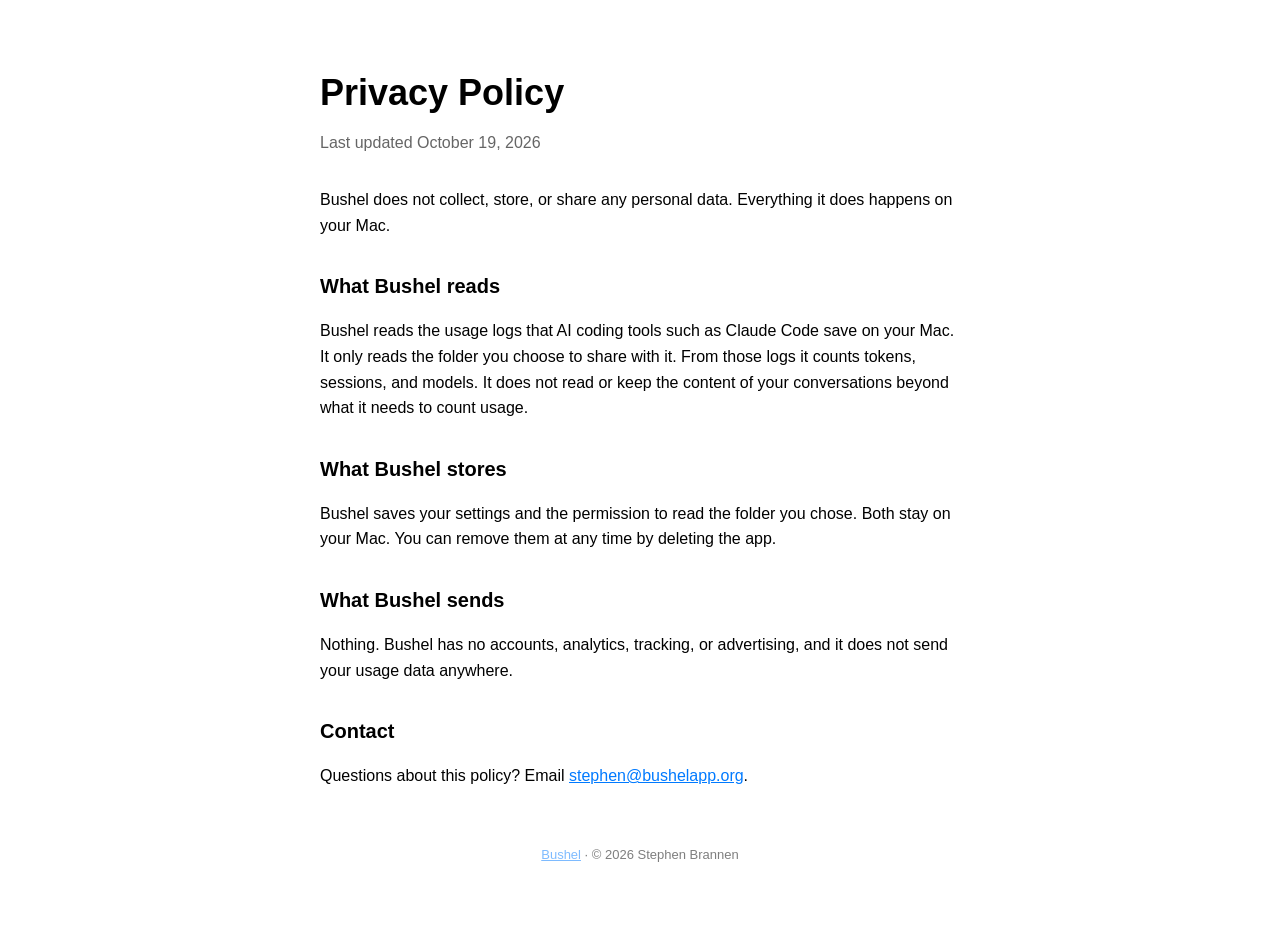
==== privacy.html @ 147a5994 "site: add landing page and privacy policy Co-Authored-By: Claude Opus 5.5 <noreply@anthropic.com> AI" ====
<!DOCTYPE html>
<html lang="en">
<head>
<meta charset="utf-8">
<meta name="viewport" content="width=device-width, initial-scale=1">
<title>Bushel Privacy Policy</title>
<style>
  :root { color-scheme: light dark; }
  body {
    font: 16px/1.6 -apple-system, BlinkMacSystemFont, "Segoe UI", sans-serif;
    margin: 0; padding: 0 24px;
    display: flex; flex-direction: column; align-items: center;
  }
  main { max-width: 640px; padding: 64px 0; }
  h1 { font-size: 36px; margin: 0 0 8px; }
  .updated { opacity: 0.6; margin: 0 0 32px; }
  h2 { font-size: 20px; margin: 32px 0 8px; }
  footer { font-size: 13px; opacity: 0.5; margin-top: 56px; text-align: center; }
  a { color: #007aff; }
</style>
</head>
<body>
<main>
  <h1>Privacy Policy</h1>
  <p class="updated">Last updated October 19, 2026</p>

  <p>Bushel does not collect, store, or share any personal data. Everything it does happens on your Mac.</p>

  <h2>What Bushel reads</h2>
  <p>Bushel reads the usage logs that AI coding tools such as Claude Code save on your Mac. It only reads
     the folder you choose to share with it. From those logs it counts tokens, sessions, and models.
     It does not read or keep the content of your conversations beyond what it needs to count usage.</p>

  <h2>What Bushel stores</h2>
  <p>Bushel saves your settings and the permission to read the folder you chose. Both stay on your Mac.
     You can remove them at any time by deleting the app.</p>

  <h2>What Bushel sends</h2>
  <p>Nothing. Bushel has no accounts, analytics, tracking, or advertising, and it does not send your
     usage data anywhere.</p>

  <h2>Contact</h2>
  <p>Questions about this policy? Email <a href="mailto:stephen@bushelapp.org">stephen@bushelapp.org</a>.</p>

  <footer><a href="index.html">Bushel</a> · © 2026 Stephen Brannen</footer>
</main>
</body>
</html>
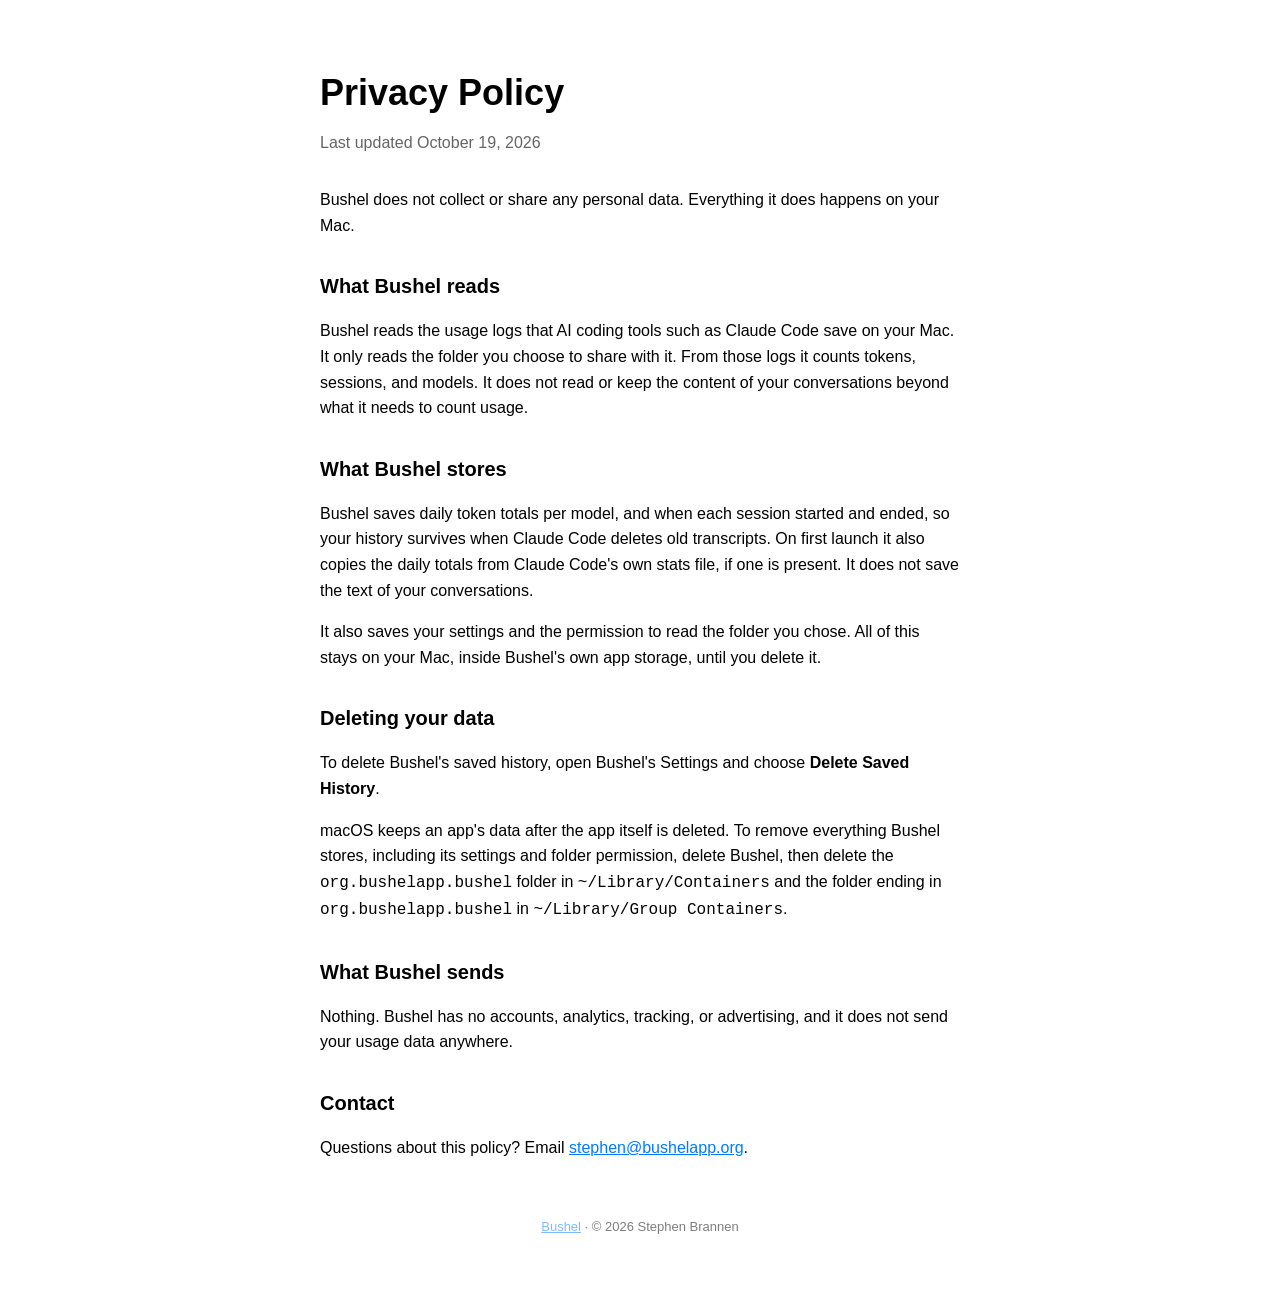
==== commit 1e23814a: "site: describe saved history, retention and deletion in the privacy policy Co-Authored-By: Claude Op" ====
--- a/privacy.html
+++ b/privacy.html
@@ -24,7 +24,7 @@
   <h1>Privacy Policy</h1>
   <p class="updated">Last updated October 19, 2026</p>
 
-  <p>Bushel does not collect, store, or share any personal data. Everything it does happens on your Mac.</p>
+  <p>Bushel does not collect or share any personal data. Everything it does happens on your Mac.</p>
 
   <h2>What Bushel reads</h2>
   <p>Bushel reads the usage logs that AI coding tools such as Claude Code save on your Mac. It only reads
@@ -32,8 +32,18 @@
      It does not read or keep the content of your conversations beyond what it needs to count usage.</p>
 
   <h2>What Bushel stores</h2>
-  <p>Bushel saves your settings and the permission to read the folder you chose. Both stay on your Mac.
-     You can remove them at any time by deleting the app.</p>
+  <p>Bushel saves daily token totals per model, and when each session started and ended, so your history
+     survives when Claude Code deletes old transcripts. On first launch it also copies the daily totals from
+     Claude Code's own stats file, if one is present. It does not save the text of your conversations.</p>
+  <p>It also saves your settings and the permission to read the folder you chose. All of this stays on your
+     Mac, inside Bushel's own app storage, until you delete it.</p>
+
+  <h2>Deleting your data</h2>
+  <p>To delete Bushel's saved history, open Bushel's Settings and choose <strong>Delete Saved History</strong>.</p>
+  <p>macOS keeps an app's data after the app itself is deleted. To remove everything Bushel stores, including
+     its settings and folder permission, delete Bushel, then delete the <code>org.bushelapp.bushel</code> folder in
+     <code>~/Library/Containers</code> and the folder ending in <code>org.bushelapp.bushel</code> in
+     <code>~/Library/Group Containers</code>.</p>
 
   <h2>What Bushel sends</h2>
   <p>Nothing. Bushel has no accounts, analytics, tracking, or advertising, and it does not send your
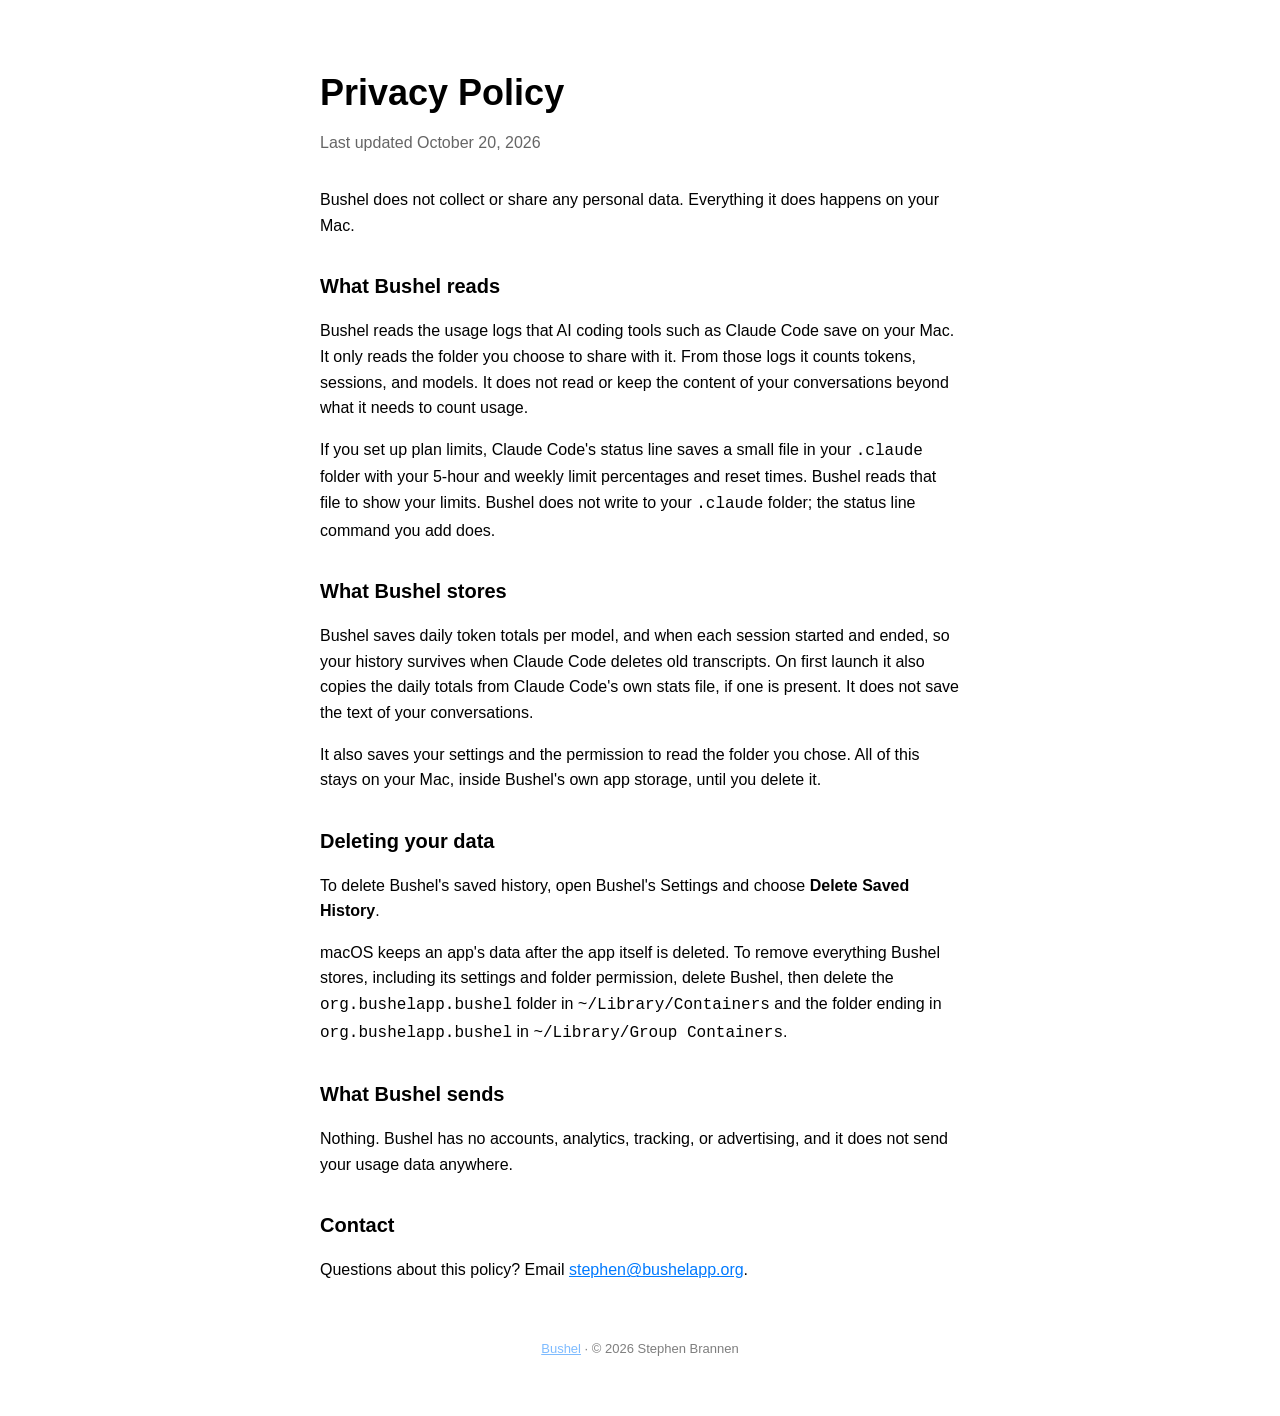
==== commit 56cb0fbf: "docs: describe the plan limits status file in the privacy policy AI-Tool: Claude Code CLI AI-Model: " ====
--- a/privacy.html
+++ b/privacy.html
@@ -22,7 +22,7 @@
 <body>
 <main>
   <h1>Privacy Policy</h1>
-  <p class="updated">Last updated October 19, 2026</p>
+  <p class="updated">Last updated October 20, 2026</p>
 
   <p>Bushel does not collect or share any personal data. Everything it does happens on your Mac.</p>
 
@@ -30,6 +30,9 @@
   <p>Bushel reads the usage logs that AI coding tools such as Claude Code save on your Mac. It only reads
      the folder you choose to share with it. From those logs it counts tokens, sessions, and models.
      It does not read or keep the content of your conversations beyond what it needs to count usage.</p>
+  <p>If you set up plan limits, Claude Code's status line saves a small file in your <code>.claude</code> folder
+     with your 5-hour and weekly limit percentages and reset times. Bushel reads that file to show your limits.
+     Bushel does not write to your <code>.claude</code> folder; the status line command you add does.</p>
 
   <h2>What Bushel stores</h2>
   <p>Bushel saves daily token totals per model, and when each session started and ended, so your history
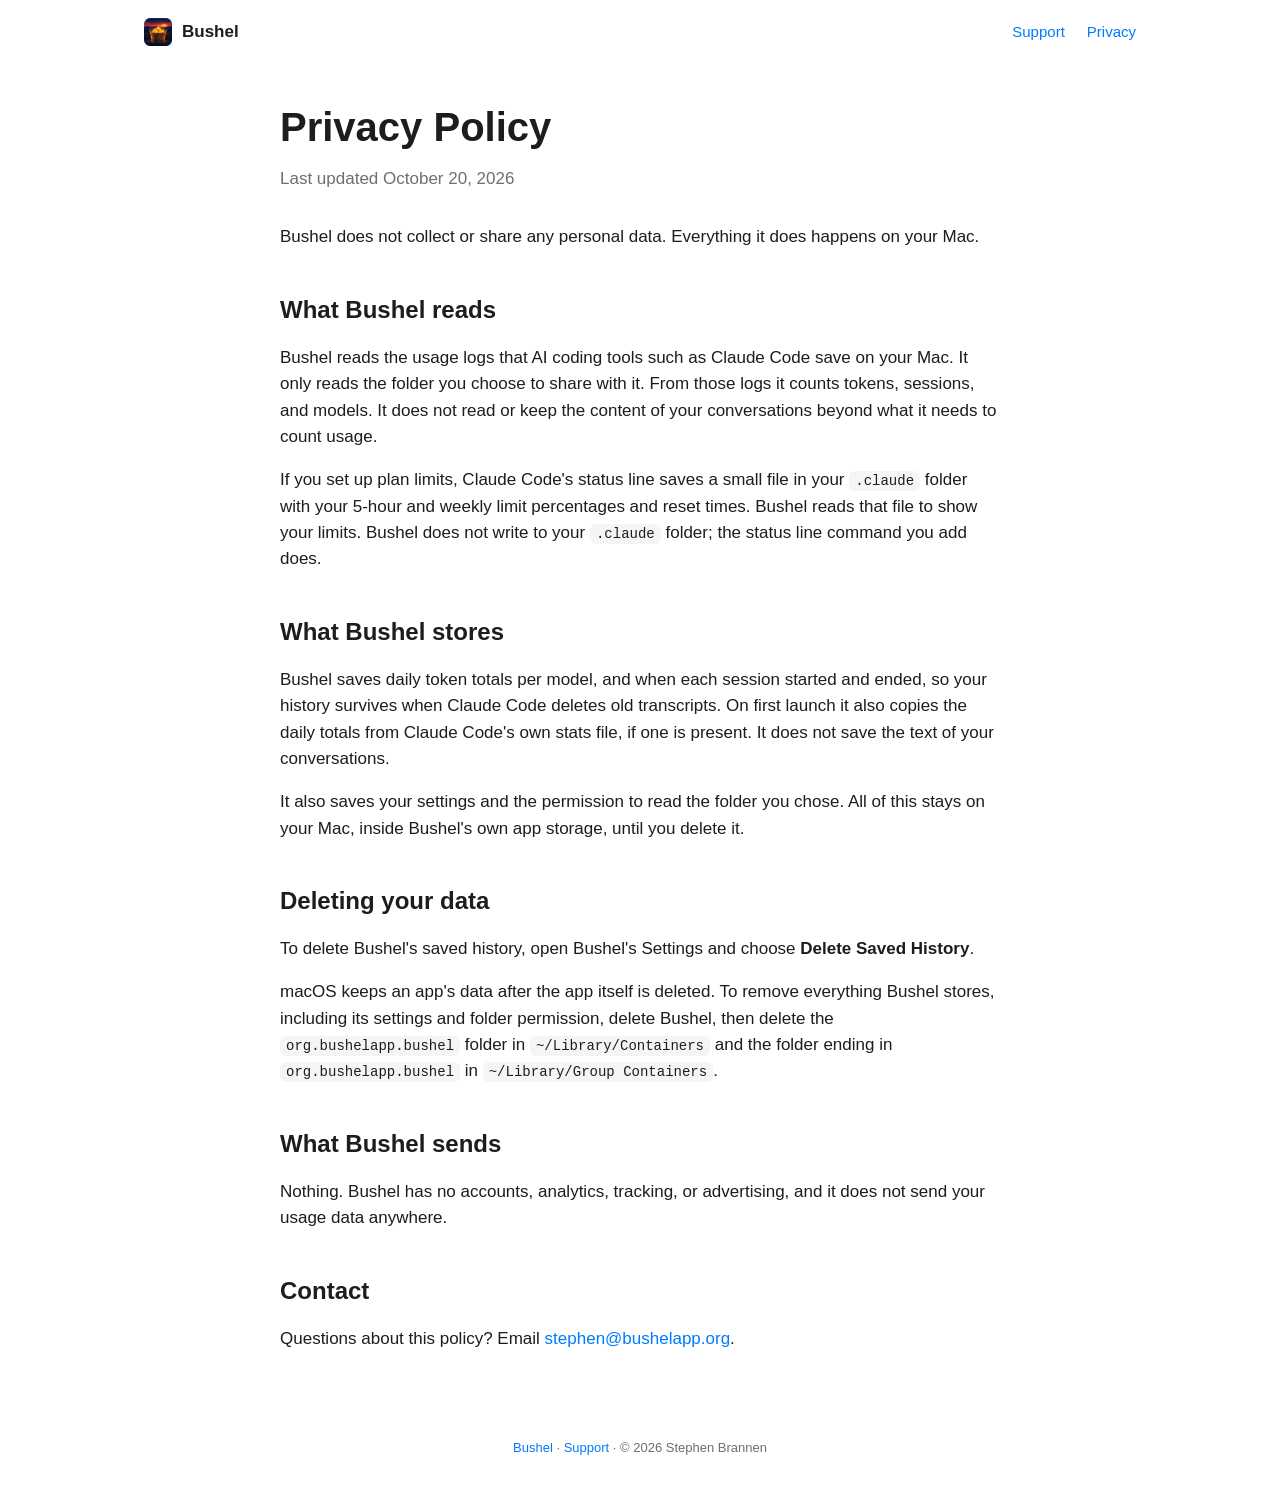
==== commit 224e6331: "feat: add a support page and screenshots, and share one stylesheet across pages AI-Tool: Claude Code" ====
--- a/privacy.html
+++ b/privacy.html
@@ -4,23 +4,19 @@
 <meta charset="utf-8">
 <meta name="viewport" content="width=device-width, initial-scale=1">
 <title>Bushel Privacy Policy</title>
-<style>
-  :root { color-scheme: light dark; }
-  body {
-    font: 16px/1.6 -apple-system, BlinkMacSystemFont, "Segoe UI", sans-serif;
-    margin: 0; padding: 0 24px;
-    display: flex; flex-direction: column; align-items: center;
-  }
-  main { max-width: 640px; padding: 64px 0; }
-  h1 { font-size: 36px; margin: 0 0 8px; }
-  .updated { opacity: 0.6; margin: 0 0 32px; }
-  h2 { font-size: 20px; margin: 32px 0 8px; }
-  footer { font-size: 13px; opacity: 0.5; margin-top: 56px; text-align: center; }
-  a { color: #007aff; }
-</style>
+<link rel="icon" href="icon.png">
+<link rel="stylesheet" href="style.css">
 </head>
 <body>
-<main>
+<nav>
+  <a class="brand" href="index.html"><img src="icon.png" alt="">Bushel</a>
+  <div class="links">
+    <a href="support.html">Support</a>
+    <a href="privacy.html">Privacy</a>
+  </div>
+</nav>
+
+<main class="page">
   <h1>Privacy Policy</h1>
   <p class="updated">Last updated October 20, 2026</p>
 
@@ -55,7 +51,7 @@
   <h2>Contact</h2>
   <p>Questions about this policy? Email <a href="mailto:stephen@bushelapp.org">stephen@bushelapp.org</a>.</p>
 
-  <footer><a href="index.html">Bushel</a> · © 2026 Stephen Brannen</footer>
+  <footer><p><a href="index.html">Bushel</a> · <a href="support.html">Support</a> · © 2026 Stephen Brannen</p></footer>
 </main>
 </body>
 </html>
--- a/style.css
+++ b/style.css
@@ -0,0 +1,89 @@
+:root {
+  color-scheme: light dark;
+  --text: #1d1d1f;
+  --muted: #6e6e73;
+  --background: #ffffff;
+  --panel: #f5f5f7;
+  --accent: #007aff;
+}
+
+@media (prefers-color-scheme: dark) {
+  :root {
+    --text: #f5f5f7;
+    --muted: #a1a1a6;
+    --background: #000000;
+    --panel: #1c1c1e;
+    --accent: #0a84ff;
+  }
+}
+
+* { box-sizing: border-box; }
+
+body {
+  font: 17px/1.55 -apple-system, BlinkMacSystemFont, "Segoe UI", sans-serif;
+  margin: 0;
+  color: var(--text);
+  background: var(--background);
+}
+
+a { color: var(--accent); text-decoration: none; }
+a:hover { text-decoration: underline; }
+
+nav {
+  display: flex; justify-content: space-between; align-items: center;
+  max-width: 1040px; margin: 0 auto; padding: 18px 24px;
+}
+nav .brand { display: flex; align-items: center; gap: 10px; color: var(--text); font-weight: 600; }
+nav .brand img { width: 28px; height: 28px; }
+nav .links { display: flex; gap: 22px; font-size: 15px; }
+
+main { max-width: 1040px; margin: 0 auto; padding: 0 24px; }
+
+.hero { text-align: center; padding: 56px 0 24px; }
+.hero img.icon { width: 128px; height: 128px; }
+.hero h1 { font-size: 52px; line-height: 1.1; margin: 20px 0 12px; letter-spacing: -0.02em; }
+.hero .tagline { font-size: 21px; color: var(--muted); max-width: 620px; margin: 0 auto 32px; }
+.badge {
+  display: inline-block; padding: 12px 28px; border-radius: 12px;
+  background: var(--accent); color: #fff; font-weight: 600; font-size: 17px;
+}
+.requirement { font-size: 14px; color: var(--muted); margin-top: 12px; }
+
+.screens {
+  display: flex; justify-content: center; align-items: flex-start; gap: 24px;
+  flex-wrap: wrap; margin: 48px 0 16px;
+}
+.screens img { width: 100%; max-width: 360px; height: auto; }
+.wide { margin: 32px 0; }
+.wide img { width: 100%; height: auto; border-radius: 16px; display: block; }
+.caption { text-align: center; color: var(--muted); font-size: 15px; margin: 8px 0 0; }
+
+.features {
+  display: grid; grid-template-columns: repeat(auto-fit, minmax(280px, 1fr));
+  gap: 20px; margin: 56px 0;
+}
+.feature { background: var(--panel); border-radius: 16px; padding: 24px; }
+.feature h3 { font-size: 19px; margin: 0 0 6px; }
+.feature p { color: var(--muted); margin: 0; }
+
+.page { max-width: 720px; margin: 0 auto; padding: 32px 0 0; }
+.page h1 { font-size: 40px; margin: 0 0 8px; }
+.page .lead { color: var(--muted); font-size: 19px; margin: 0 0 32px; }
+.page h2 { font-size: 24px; margin: 40px 0 8px; }
+.page h3 { font-size: 18px; margin: 24px 0 4px; }
+.page code {
+  font: 14px ui-monospace, SFMono-Regular, Menlo, monospace;
+  background: var(--panel); padding: 2px 6px; border-radius: 6px;
+}
+.page .updated { color: var(--muted); margin: 0 0 32px; }
+
+footer {
+  text-align: center; font-size: 13px; color: var(--muted);
+  padding: 56px 24px 40px;
+}
+
+@media (max-width: 600px) {
+  nav .links { gap: 14px; }
+  .hero h1 { font-size: 40px; }
+  .hero .tagline { font-size: 18px; }
+}
